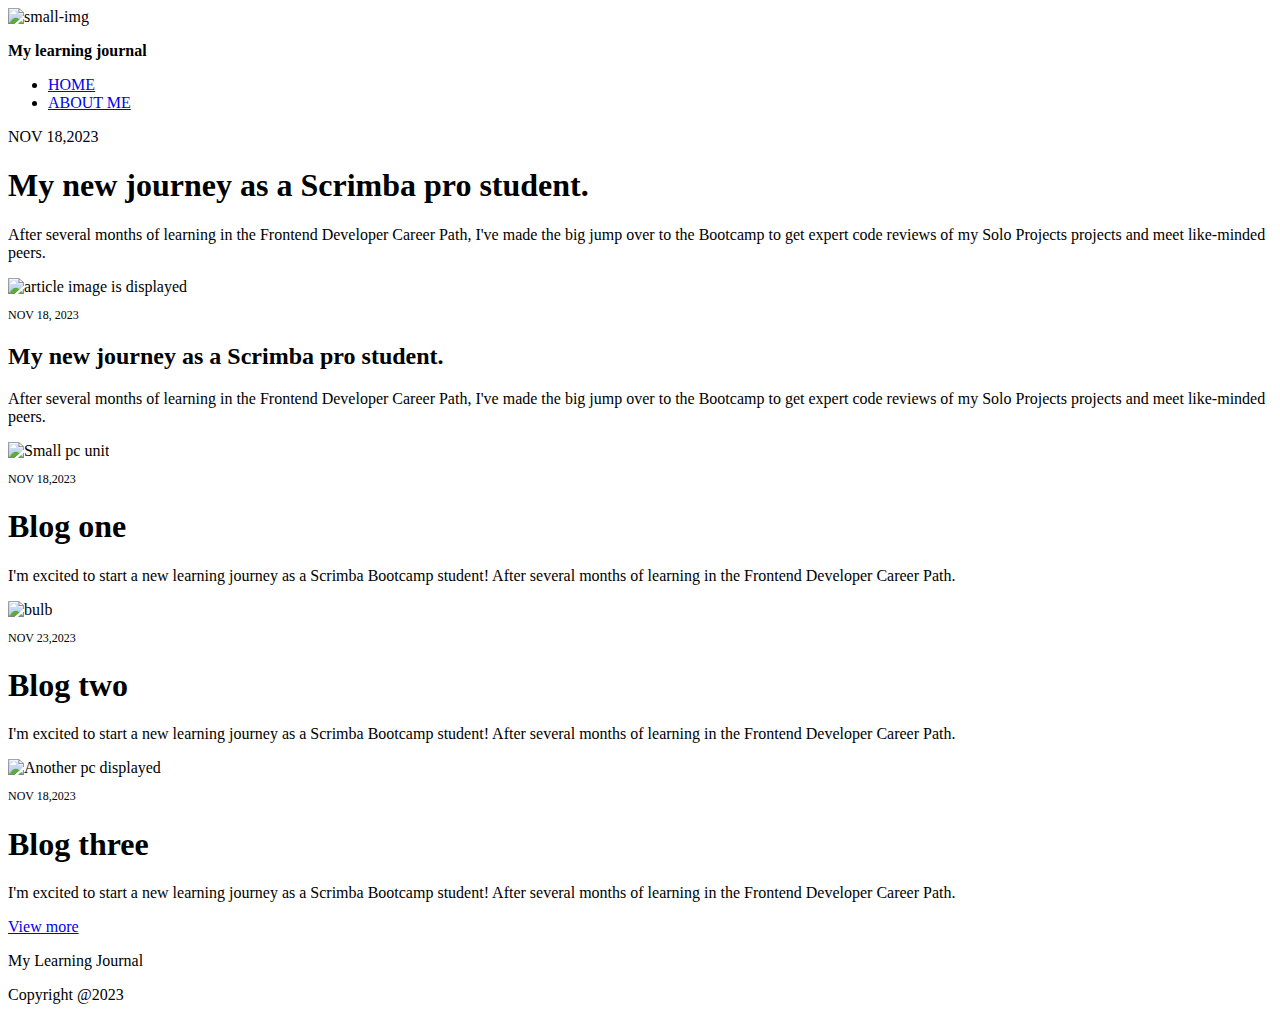
==== index.html @ 858fae98 "Add files via upload" ====
<!doctype html>
<html lang="en-US">
<head>
  <meta charset="utf-8">
  <meta name="author" content="Jackie">
  <meta name="description" content="Responsive page">
  <meta name="viewport" content="width=device-width, initial-scale=1.0">
  <meta http-equiv="refresh" content="30">
  <link rel="preconnect" href="https://fonts.googleapis.com">
<link rel="preconnect" href="https://fonts.gstatic.com" crossorigin>
<link href="https://fonts.googleapis.com/css2?family=Agbalumo&family=Cabin:ital@1&family=Happy+Monkey&family=Inter:wght@100;400&family=Karla&family=Noto+Sans+JP&family=Nunito&display=swap" rel="stylesheet">
  <link rel="stylesheet" href="https://cdnjs.cloudflare.com/ajax/libs/font-awesome/6.4.2/css/all.min.css" integrity="sha512-z3gLpd7yknf1YoNbCzqRKc4qyor8gaKU1qmn+CShxbuBusANI9QpRohGBreCFkKxLhei6S9CQXFEbbKuqLg0DA==" crossorigin="anonymous" referrerpolicy="no-referrer" />
  <link rel="stylesheet" href="C:\Users\25475\OneDrive\learningjournalproject\index.css">
  </head>
  <body>
    <header>
      <nav>
        <div class="nav-1">
          <img src="C:\Users\25475\OneDrive\learningjournalproject\image 17.png" style="width:1.75em;object-fit:cover;height:1.75em;" alt="small-img">
          <p style="font-weight:700;font-style:normal;">My learning journal</p>
          </div>
          <div class="nav-2" id="nav-2">
            <ul>
              <li><a href="C:\Users\25475\OneDrive\learningjournalproject\index.html">HOME</a></li>
              <li><a href="C:\Users\25475\OneDrive\learningjournalproject\about.html">ABOUT ME</a></li>
              </ul>
          </div>
          </div>

            </div>
            </nav>
            </header>
            <body>
              <div class="hidden" id="hidden">
                <p>NOV 18,2023</p>
                <h1>My new journey as a Scrimba pro student.</h1>
                <p>After several months of learning in the Frontend Developer Career Path, I've made the big jump over to the Bootcamp to get expert code reviews of my Solo Projects projects and meet like-minded peers.</p>
                </div>
              <div class="relative">
                <img src="C:\Users\25475\OneDrive\learningjournalproject\article-image.png" alt="article image is displayed">
                <div class="absolute" id="absolute">
                  <p style="font-size:12px">NOV 18, 2023</p>
                  <h2>My new journey as a Scrimba pro student.</h2>
                  <p>After several months of learning in the Frontend Developer Career Path, I've made the big jump over to the Bootcamp to get expert code reviews of my Solo Projects projects and meet like-minded peers.</p>
                  </div>
                  </div>

                  <div class="content">
                    <div class="cont">
                      <img src="C:\Users\25475\OneDrive\learningjournalproject\comp.png" alt="Small pc unit" style="width:374px;height:232px;object-fit:cover;">
                      <p style="font-size:12px">NOV 18,2023</p>
                      <h1>Blog one</h1>
                      <p>I'm excited to start a new learning journey as a Scrimba Bootcamp student! After several months of learning in the Frontend Developer Career Path.</p>
                      </div>
                      <div class="cont">
                        <img src="C:\Users\25475\OneDrive\learningjournalproject\bulb.png" alt="bulb" style="width:374px;height:232px;object-fit:cover;">
                        <p style="font-size:12px">NOV 23,2023</p>
                        <h1>Blog two</h1>
                        <p>I'm excited to start a new learning journey as a Scrimba Bootcamp student! After several months of learning in the Frontend Developer Career Path.</p>
                        </div>
                        <div class="cont">
                          <img src="C:\Users\25475\OneDrive\learningjournalproject\comp2.png" alt="Another pc displayed" style="width:374px;height:232px;object-fit:cover;">
                          <p style="font-size:12px">NOV 18,2023</p>
                          <h1>Blog three</h1>
                          <p>I'm excited to start a new learning journey as a Scrimba Bootcamp student! After several months of learning in the Frontend Developer Career Path.</p>
                          </div>
                          </div>

                          <div class="btn">
                            <p id="para1"><a href="#">View more</a></p>
                            </div>

                            <footer>
                              <p class="p1">My Learning Journal</p>
                              <p class="p2">Copyright @2023</p>
                              </footer>
                              <script>
                              const hidden = document.getElementById("hidden");
                                const para1 = document.getElementById("para1");
                                const absolute = document.getElementById("absolute");
                                para1.onclick = function (){
                                  if (hidden.style.display !== "none"){
                                    hidden.style.display = "none";

                                  } else {
                                    hidden.style.display = "block";
                                    absolute.style.display = "none";
                                  }

                                };

                                </script>
                              </body>
                              </html>
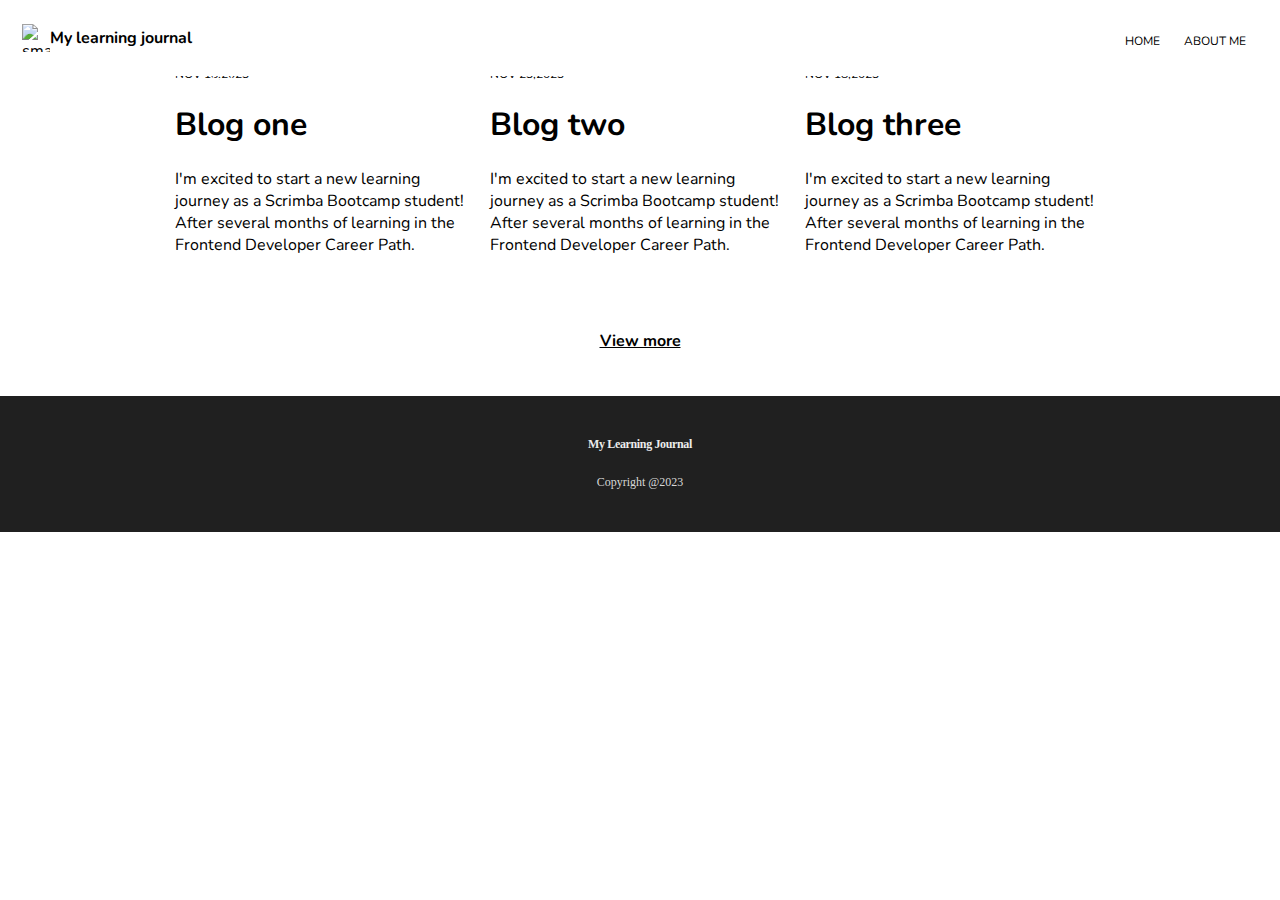
==== commit d7c1ca18: "Update index.html" ====
--- a/index.html
+++ b/index.html
@@ -11,6 +11,246 @@
 <link href="https://fonts.googleapis.com/css2?family=Agbalumo&family=Cabin:ital@1&family=Happy+Monkey&family=Inter:wght@100;400&family=Karla&family=Noto+Sans+JP&family=Nunito&display=swap" rel="stylesheet">
   <link rel="stylesheet" href="https://cdnjs.cloudflare.com/ajax/libs/font-awesome/6.4.2/css/all.min.css" integrity="sha512-z3gLpd7yknf1YoNbCzqRKc4qyor8gaKU1qmn+CShxbuBusANI9QpRohGBreCFkKxLhei6S9CQXFEbbKuqLg0DA==" crossorigin="anonymous" referrerpolicy="no-referrer" />
   <link rel="stylesheet" href="C:\Users\25475\OneDrive\learningjournalproject\index.css">
+  <style>
+    body{
+  margin:0;
+  overflow-x: hidden;
+  font-family: 'Nunito', sans-serif;
+}
+
+nav {
+  display:flex;
+  padding:0.675em 1.375em;
+justify-content: space-between;
+
+
+
+width:100%;
+
+}
+.hidden{
+  display:none;
+  margin-left: 1.5em;
+}
+.hidden h1,p {
+  max-width:300px;
+
+}
+.hidden h1 {
+  color: #151515;
+font-family: Source Sans Pro;
+font-size: 32px;
+font-style: normal;
+font-weight: 700;
+line-height: 108.2%; /* 34.624px */
+letter-spacing: -0.96px;
+}
+.relative {
+  position:relative;
+}
+.relative img{
+width:100%;
+height: auto;
+  object-fit:cover;
+  max-width:568px;
+}
+.absolute {
+  position:absolute;
+  top:50%;
+left:35%;
+ transform: translate(-50%, -50%);
+  color:white;
+  width:70%;
+  max-width:300px;
+
+}
+.nav-1{
+display:flex;
+justify-content: flex-end;
+align-items: center;
+align-content: center;
+
+}
+.nav-2{
+  float: left;
+  margin-right: 3.5em;
+}
+.nav-2 ul{
+  list-style: none;
+}
+.nav-2 ul li a{
+  list-style: none;
+}
+.nav-2 ul li{
+
+  float:left;
+  margin-left:1.5em;
+}
+.nav-2 ul li a{
+  text-decoration: none;
+  color:black;
+  font-weight:400;
+  font-style:normal;
+font-size:12px;
+display:block;
+}
+
+
+.content{
+  padding:10px 20px;
+
+}
+.cont{
+  margin-bottom: 2rem;
+
+}
+.cont p{
+  max-width:300px;
+}
+.btn{
+text-align:center;
+}
+.btn p{
+  max-width: 300px;
+  text-align:center;
+  margin-bottom: 2.75em;
+}
+.btn p a{
+  color:black;
+  font-weight:700;
+  font-style:normal;
+}
+footer {
+max-width: 468px;
+width: 100%;
+padding:30px 25px;
+box-sizing: border-box;
+text-align: center;
+background: #202020;
+line-height:0.48px;
+vertical-align: middle;
+}
+.p1{
+  color: #ECECEC;
+text-align: center;
+font-family: Source Sans Pro;
+font-size: 12px;
+font-style: normal;
+font-weight: 700;
+line-height: 108.2%; /* 12.984px */
+letter-spacing: -0.36px;
+}
+.p2{
+  color: #D7D7D7;
+text-align: center;
+font-family: Source Sans Pro;
+font-size: 12px;
+font-style: normal;
+font-weight: 400;
+line-height: 125%; /* 15px */
+}
+@media (min-width:720px){
+  .hidden{
+margin-left: 15px;
+
+  }
+  .hidden p, h1 {
+    max-width: 616px;
+  }
+  .nav-2 ul li a.icon{
+    display:none;
+  }
+    div .relative {
+    position:relative;
+width: 100%;
+  }
+  .relative img{
+max-width:1340px;
+    width:100%;
+object-fit: cover;
+  }
+  .absolute {
+    position:absolute;
+    top:80%;
+  left:25%;
+    transform: translate(-50%, -50%);
+    color:white;
+  /*  width:70%;*/
+  max-width:616px;
+}
+.absolute h2, p {
+    max-width:616px;
+}
+nav {
+  display:flex;
+  padding:0.675em 1.375em;
+justify-content: space-between;
+position: fixed;
+z-index:1000;
+top:0;
+left:0;
+right:0;
+background-color: #FFF;
+
+}
+.nav-1{
+display:flex;
+justify-content: flex-end;
+align-items: center;
+align-content: center;
+
+}
+.nav-2{
+margin-left: auto;
+display:flex;
+
+  align-items: flex-end;
+  align-content: flex-end;
+}
+.nav-2 ul li a{
+  text-decoration: none;
+  color:black;
+  font-weight:400;
+  font-style:normal;
+font-size:12px;
+display:block;
+}
+.content{
+  display:flex;
+justify-content: center;
+  gap:15px;
+  margin-right: auto;
+  margin-left: auto;
+  flex-grow: 1;
+
+}
+
+.btn{
+text-align:center;
+width:100%;
+display:flex;
+justify-content: center;
+}
+.btn p{
+  text-align:center;
+  margin-bottom: 2.75em;
+}
+ footer {
+  display: flex;
+  flex-direction: column;
+  justify-content: center;
+  align-items: center;
+  width:100%;
+  max-width: 1380px;
+padding:30px 25px;
+box-sizing: border-box;
+text-align: center;
+background: #202020;
+line-height:0.48px;
+vertical-align: middle;
+}
+}
+  </style>
   </head>
   <body>
     <header>
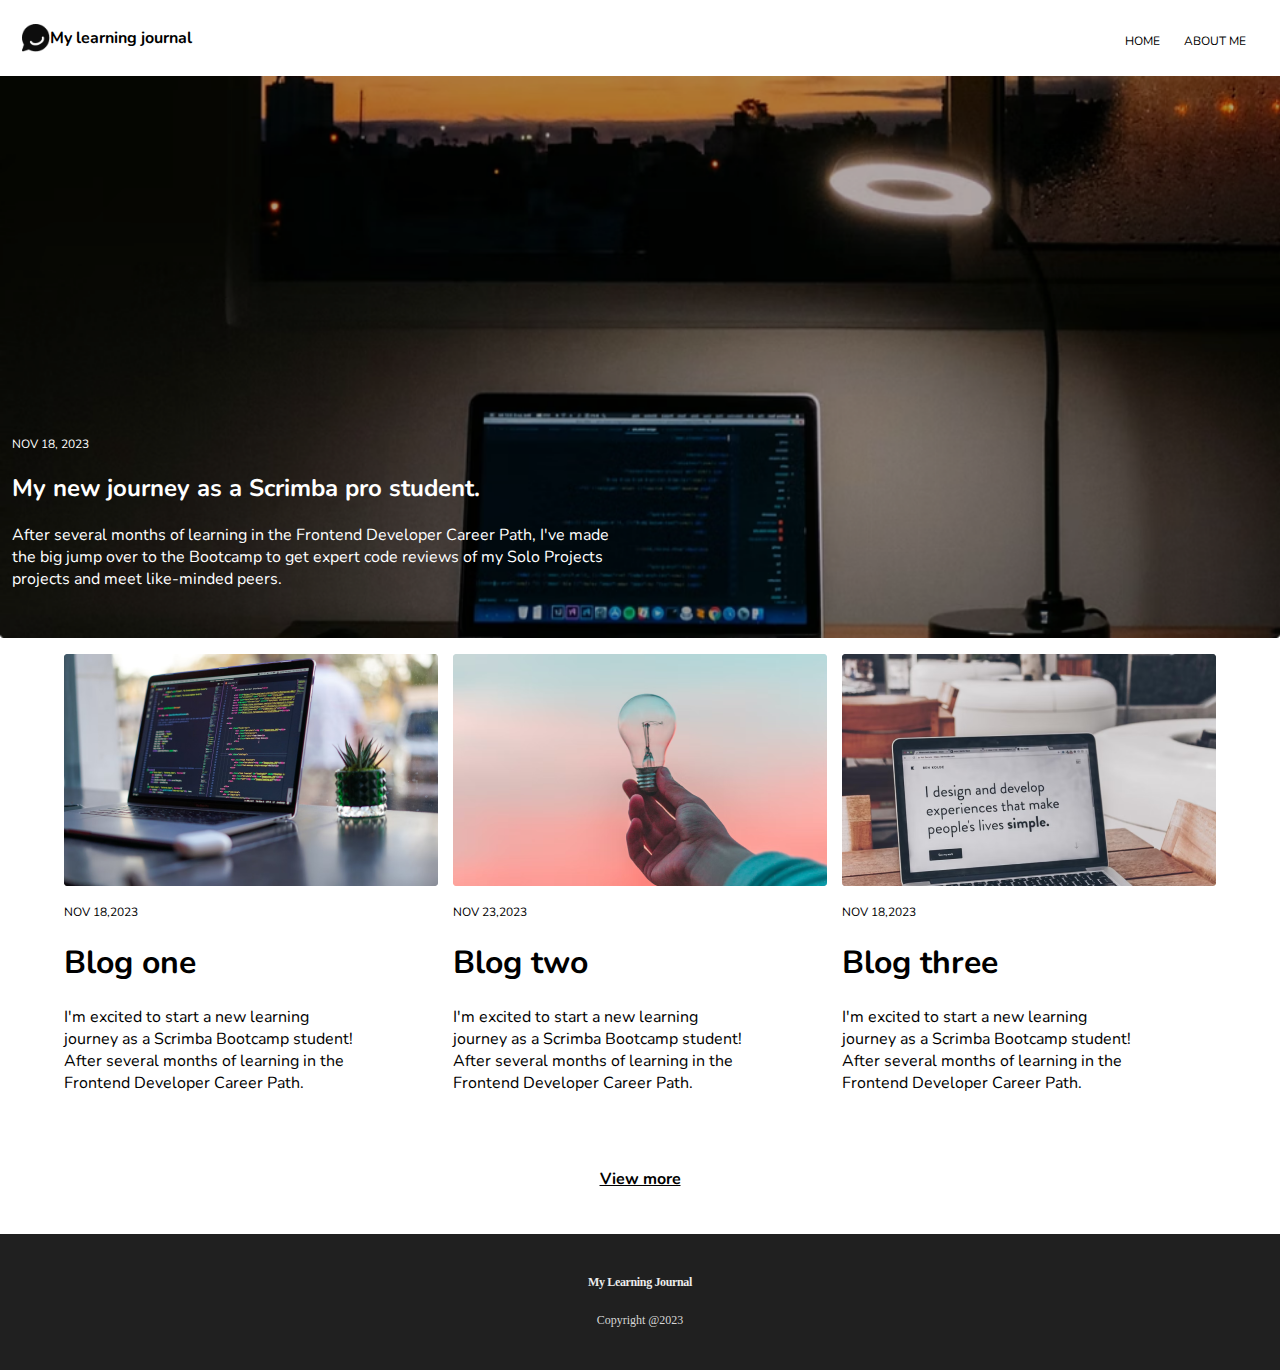
==== commit 634292d7: "Update index.html" ====
--- a/index.html
+++ b/index.html
@@ -10,7 +10,7 @@
 <link rel="preconnect" href="https://fonts.gstatic.com" crossorigin>
 <link href="https://fonts.googleapis.com/css2?family=Agbalumo&family=Cabin:ital@1&family=Happy+Monkey&family=Inter:wght@100;400&family=Karla&family=Noto+Sans+JP&family=Nunito&display=swap" rel="stylesheet">
   <link rel="stylesheet" href="https://cdnjs.cloudflare.com/ajax/libs/font-awesome/6.4.2/css/all.min.css" integrity="sha512-z3gLpd7yknf1YoNbCzqRKc4qyor8gaKU1qmn+CShxbuBusANI9QpRohGBreCFkKxLhei6S9CQXFEbbKuqLg0DA==" crossorigin="anonymous" referrerpolicy="no-referrer" />
-  <link rel="stylesheet" href="C:\Users\25475\OneDrive\learningjournalproject\index.css">
+  <link rel="stylesheet" href="index.css">
   <style>
     body{
   margin:0;
@@ -256,13 +256,13 @@
     <header>
       <nav>
         <div class="nav-1">
-          <img src="C:\Users\25475\OneDrive\learningjournalproject\image 17.png" style="width:1.75em;object-fit:cover;height:1.75em;" alt="small-img">
+          <img src="image 17.png" style="width:1.75em;object-fit:cover;height:1.75em;" alt="small-img">
           <p style="font-weight:700;font-style:normal;">My learning journal</p>
           </div>
           <div class="nav-2" id="nav-2">
             <ul>
-              <li><a href="C:\Users\25475\OneDrive\learningjournalproject\index.html">HOME</a></li>
-              <li><a href="C:\Users\25475\OneDrive\learningjournalproject\about.html">ABOUT ME</a></li>
+              <li><a href="index.html">HOME</a></li>
+              <li><a href="about.html">ABOUT ME</a></li>
               </ul>
           </div>
           </div>
@@ -277,7 +277,7 @@
                 <p>After several months of learning in the Frontend Developer Career Path, I've made the big jump over to the Bootcamp to get expert code reviews of my Solo Projects projects and meet like-minded peers.</p>
                 </div>
               <div class="relative">
-                <img src="C:\Users\25475\OneDrive\learningjournalproject\article-image.png" alt="article image is displayed">
+                <img src="article-image.png" alt="article image is displayed">
                 <div class="absolute" id="absolute">
                   <p style="font-size:12px">NOV 18, 2023</p>
                   <h2>My new journey as a Scrimba pro student.</h2>
@@ -287,19 +287,19 @@
 
                   <div class="content">
                     <div class="cont">
-                      <img src="C:\Users\25475\OneDrive\learningjournalproject\comp.png" alt="Small pc unit" style="width:374px;height:232px;object-fit:cover;">
+                      <img src="comp.png" alt="Small pc unit" style="width:374px;height:232px;object-fit:cover;">
                       <p style="font-size:12px">NOV 18,2023</p>
                       <h1>Blog one</h1>
                       <p>I'm excited to start a new learning journey as a Scrimba Bootcamp student! After several months of learning in the Frontend Developer Career Path.</p>
                       </div>
                       <div class="cont">
-                        <img src="C:\Users\25475\OneDrive\learningjournalproject\bulb.png" alt="bulb" style="width:374px;height:232px;object-fit:cover;">
+                        <img src="bulb.png" alt="bulb" style="width:374px;height:232px;object-fit:cover;">
                         <p style="font-size:12px">NOV 23,2023</p>
                         <h1>Blog two</h1>
                         <p>I'm excited to start a new learning journey as a Scrimba Bootcamp student! After several months of learning in the Frontend Developer Career Path.</p>
                         </div>
                         <div class="cont">
-                          <img src="C:\Users\25475\OneDrive\learningjournalproject\comp2.png" alt="Another pc displayed" style="width:374px;height:232px;object-fit:cover;">
+                          <img src="comp2.png" alt="Another pc displayed" style="width:374px;height:232px;object-fit:cover;">
                           <p style="font-size:12px">NOV 18,2023</p>
                           <h1>Blog three</h1>
                           <p>I'm excited to start a new learning journey as a Scrimba Bootcamp student! After several months of learning in the Frontend Developer Career Path.</p>
--- a/index.css
+++ b/index.css
@@ -0,0 +1,238 @@
+body{
+  margin:0;
+  overflow-x: hidden;
+  font-family: 'Nunito', sans-serif;
+}
+
+nav {
+  display:flex;
+  padding:0.675em 1.375em;
+justify-content: space-between;
+
+
+
+width:100%;
+
+}
+.hidden{
+  display:none;
+  margin-left: 1.5em;
+}
+.hidden h1,p {
+  max-width:300px;
+
+}
+.hidden h1 {
+  color: #151515;
+font-family: Source Sans Pro;
+font-size: 32px;
+font-style: normal;
+font-weight: 700;
+line-height: 108.2%; /* 34.624px */
+letter-spacing: -0.96px;
+}
+.relative {
+  position:relative;
+}
+.relative img{
+width:100%;
+height: auto;
+  object-fit:cover;
+  max-width:568px;
+}
+.absolute {
+  position:absolute;
+  top:50%;
+left:35%;
+ transform: translate(-50%, -50%);
+  color:white;
+  width:70%;
+  max-width:300px;
+
+}
+.nav-1{
+display:flex;
+justify-content: flex-end;
+align-items: center;
+align-content: center;
+
+}
+.nav-2{
+  float: left;
+  margin-right: 3.5em;
+}
+.nav-2 ul{
+  list-style: none;
+}
+.nav-2 ul li a{
+  list-style: none;
+}
+.nav-2 ul li{
+
+  float:left;
+  margin-left:1.5em;
+}
+.nav-2 ul li a{
+  text-decoration: none;
+  color:black;
+  font-weight:400;
+  font-style:normal;
+font-size:12px;
+display:block;
+}
+
+
+.content{
+  padding:10px 20px;
+
+}
+.cont{
+  margin-bottom: 2rem;
+
+}
+.cont p{
+  max-width:300px;
+}
+.btn{
+text-align:center;
+}
+.btn p{
+  max-width: 300px;
+  text-align:center;
+  margin-bottom: 2.75em;
+}
+.btn p a{
+  color:black;
+  font-weight:700;
+  font-style:normal;
+}
+footer {
+max-width: 468px;
+width: 100%;
+padding:30px 25px;
+box-sizing: border-box;
+text-align: center;
+background: #202020;
+line-height:0.48px;
+vertical-align: middle;
+}
+.p1{
+  color: #ECECEC;
+text-align: center;
+font-family: Source Sans Pro;
+font-size: 12px;
+font-style: normal;
+font-weight: 700;
+line-height: 108.2%; /* 12.984px */
+letter-spacing: -0.36px;
+}
+.p2{
+  color: #D7D7D7;
+text-align: center;
+font-family: Source Sans Pro;
+font-size: 12px;
+font-style: normal;
+font-weight: 400;
+line-height: 125%; /* 15px */
+}
+@media (min-width:720px){
+  .hidden{
+margin-left: 15px;
+
+  }
+  .hidden p, h1 {
+    max-width: 616px;
+  }
+  .nav-2 ul li a.icon{
+    display:none;
+  }
+    div .relative {
+    position:relative;
+width: 100%;
+  }
+  .relative img{
+max-width:1340px;
+    width:100%;
+object-fit: cover;
+  }
+  .absolute {
+    position:absolute;
+    top:80%;
+  left:25%;
+    transform: translate(-50%, -50%);
+    color:white;
+  /*  width:70%;*/
+  max-width:616px;
+}
+.absolute h2, p {
+    max-width:616px;
+}
+nav {
+  display:flex;
+  padding:0.675em 1.375em;
+justify-content: space-between;
+position: fixed;
+z-index:1000;
+top:0;
+left:0;
+right:0;
+background-color: #FFF;
+
+}
+.nav-1{
+display:flex;
+justify-content: flex-end;
+align-items: center;
+align-content: center;
+
+}
+.nav-2{
+margin-left: auto;
+display:flex;
+
+  align-items: flex-end;
+  align-content: flex-end;
+}
+.nav-2 ul li a{
+  text-decoration: none;
+  color:black;
+  font-weight:400;
+  font-style:normal;
+font-size:12px;
+display:block;
+}
+.content{
+  display:flex;
+justify-content: center;
+  gap:15px;
+  margin-right: auto;
+  margin-left: auto;
+  flex-grow: 1;
+
+}
+
+.btn{
+text-align:center;
+width:100%;
+display:flex;
+justify-content: center;
+}
+.btn p{
+  text-align:center;
+  margin-bottom: 2.75em;
+}
+ footer {
+  display: flex;
+  flex-direction: column;
+  justify-content: center;
+  align-items: center;
+  width:100%;
+  max-width: 1380px;
+padding:30px 25px;
+box-sizing: border-box;
+text-align: center;
+background: #202020;
+line-height:0.48px;
+vertical-align: middle;
+}
+}
